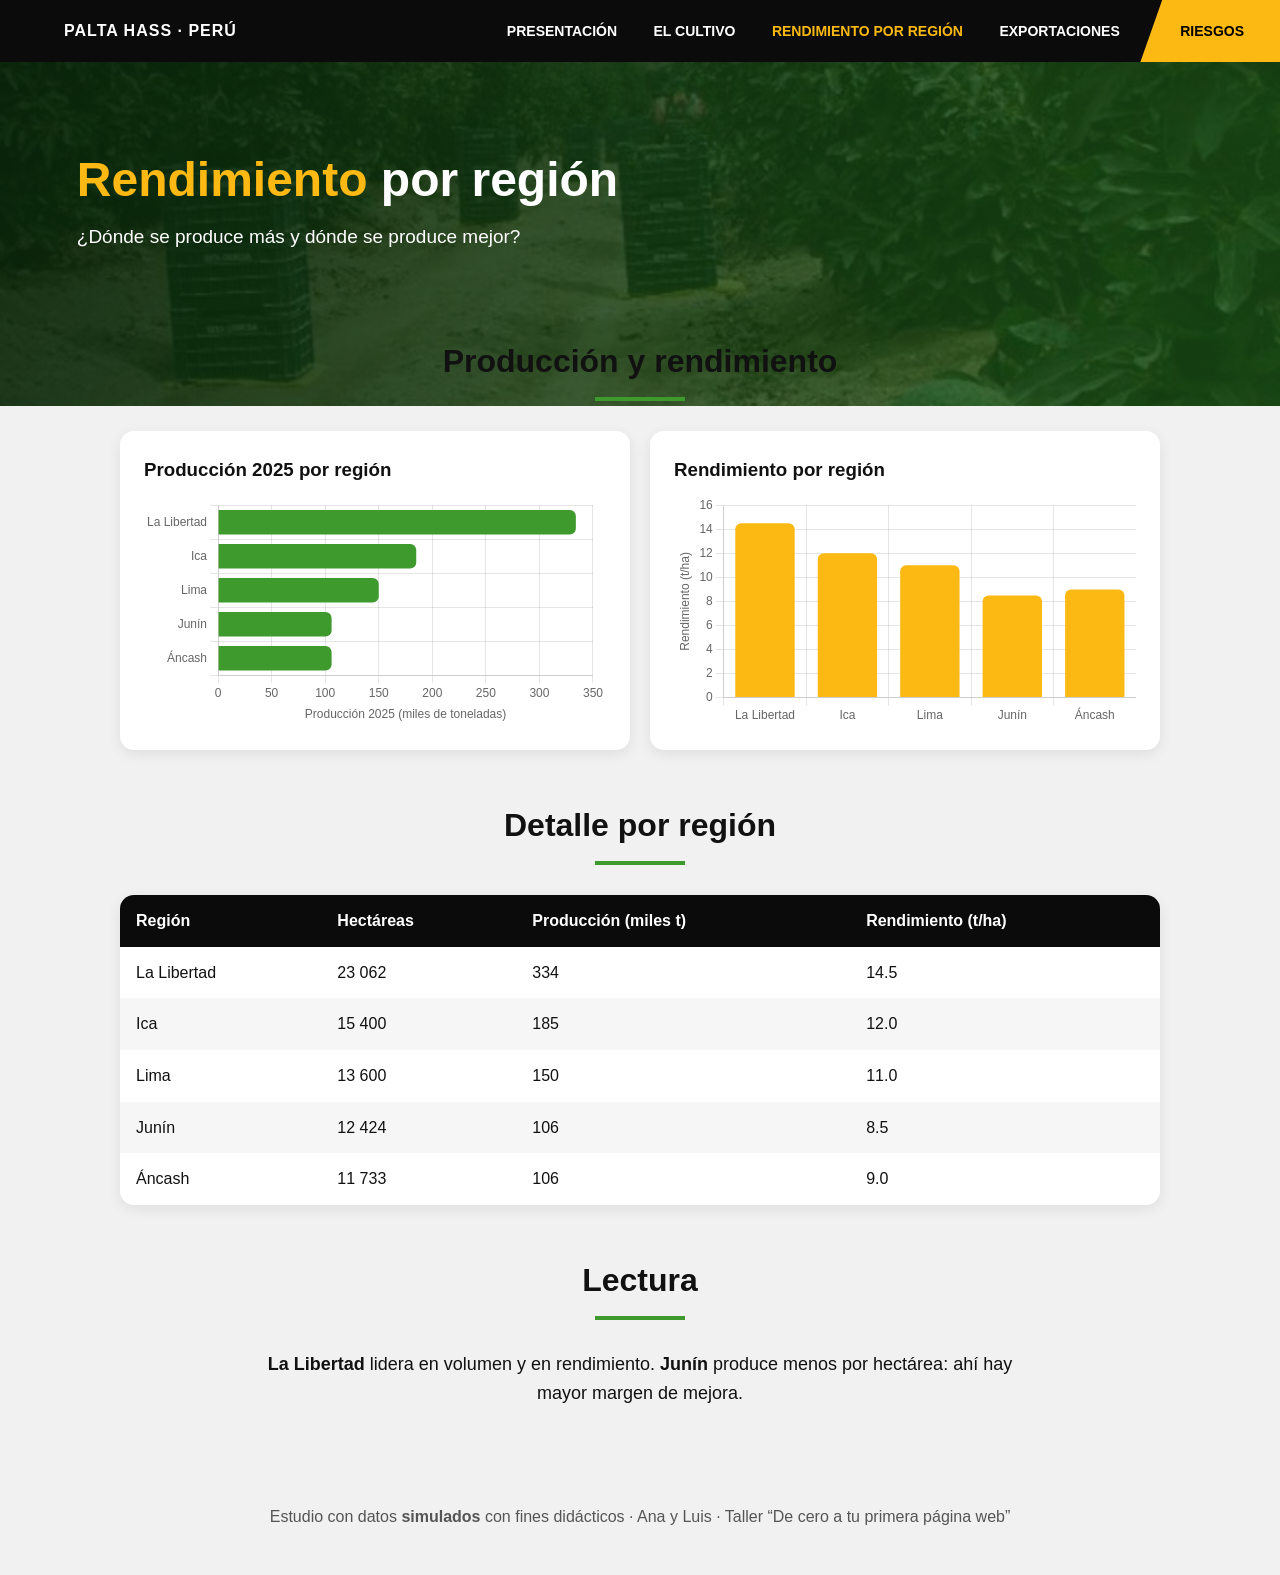
==== regiones.html @ 627a5b72 "mi primera pag web" ====
<!DOCTYPE html>
<html lang="es">
<head>
  <meta charset="UTF-8">
  <meta name="viewport" content="width=device-width, initial-scale=1.0">
  <title>Rendimiento por región · Palta Hass</title>
  <link rel="stylesheet" href="styles.css">
</head>
<body>
  <header>
    <nav>
      <strong>PALTA HASS · PERÚ</strong>
      <div>
        <a href="index.html">Presentación</a>
        <a href="cultivo.html">El cultivo</a>
        <a href="regiones.html" class="activo">Rendimiento por región</a>
        <a href="exportaciones.html">Exportaciones</a>
        <a href="riesgos.html" class="cta">Riesgos</a>
      </div>
    </nav>
    <div class="hero">
      <h1><span>Rendimiento</span> por región</h1>
      <p>¿Dónde se produce más y dónde se produce mejor?</p>
    </div>
  </header>
  <main>
    <section>
      <h2>Producción y rendimiento</h2>
      <div class="grid">
        <article class="card"><h3>Producción 2025 por región</h3><canvas id="c3"></canvas></article>
        <article class="card"><h3>Rendimiento por región</h3><canvas id="c4"></canvas></article>
      </div>
    </section>
    <section>
      <h2>Detalle por región</h2>
      <div class="tabla"><table><thead><tr><th>Región</th><th>Hectáreas</th><th>Producción (miles t)</th><th>Rendimiento (t/ha)</th></tr></thead><tbody><tr><td>La Libertad</td><td>23 062</td><td>334</td><td>14.5</td></tr><tr><td>Ica</td><td>15 400</td><td>185</td><td>12.0</td></tr><tr><td>Lima</td><td>13 600</td><td>150</td><td>11.0</td></tr><tr><td>Junín</td><td>12 424</td><td>106</td><td>8.5</td></tr><tr><td>Áncash</td><td>11 733</td><td>106</td><td>9.0</td></tr></tbody></table></div>
    </section>
    <section>
      <h2>Lectura</h2>
      <p class="centro"><strong>La Libertad</strong> lidera en volumen y en rendimiento. <strong>Junín</strong> produce menos por hectárea: ahí hay mayor margen de mejora.</p>
    </section>
  </main>
  <footer><p>Estudio con datos <strong>simulados</strong> con fines didácticos · Ana y Luis · Taller “De cero a tu primera página web”</p></footer>
  <script src="js/chart.umd.js"></script>
  <script src="script.js"></script>
</body>
</html>
---- styles.css ----
* { box-sizing: border-box; }
body { margin: 0; font-family: 'Segoe UI', Arial, sans-serif; line-height: 1.6; background: #F1F1F1; color: #111; }
header { background: #0B0B0B; }
nav { position: sticky; top: 0; z-index: 5; display: flex; flex-wrap: wrap; align-items: center; justify-content: space-between; gap: 8px 20px; padding: 0 0 0 5%; background: #0B0B0B; }
nav strong { color: white; letter-spacing: 1px; }
nav a { display: inline-block; color: white; text-decoration: none; font-weight: 700; text-transform: uppercase; font-size: 14px; padding: 20px 16px; }
nav a:hover, nav a.activo { color: #FDB913; }
nav a.cta { background: #FDB913; color: #000; padding-left: 40px; padding-right: 36px; clip-path: polygon(22px 0, 100% 0, 100% 100%, 0 100%); }
nav a.cta.activo { background: white; }
.hero { padding: 90px 6% 130px; color: white; background: linear-gradient(110deg, rgba(8, 36, 10, .92), rgba(30, 90, 25, .70)), url("img/portada.jpg") center / cover no-repeat; }
.hero.inicio { padding-top: 120px; padding-bottom: 150px; }
.hero h1 { font-size: 48px; line-height: 1.15; margin: 0 0 14px; max-width: 800px; }
.hero h1 span { color: #FDB913; }
.hero p { font-size: 19px; max-width: 640px; margin: 0 0 24px; }
.btn { display: inline-block; background: #0B0B0B; color: white; padding: 14px 30px; border-radius: 8px; font-weight: 800; text-decoration: none; }
main { max-width: 1080px; margin: -70px auto 0; padding: 0 20px; position: relative; }
section { margin-bottom: 50px; }
h2 { text-align: center; font-size: 32px; margin: 0 0 30px; }
h2::after { content: ''; display: block; width: 90px; height: 4px; background: #3F9A2E; margin: 10px auto 0; }
.franja { background: #1F2D1B; border-radius: 14px; padding: 30px; box-shadow: 0 10px 26px rgba(0, 0, 0, .25); }
.cifras { display: flex; flex-wrap: wrap; justify-content: space-around; gap: 20px; }
.cifra { display: flex; align-items: center; gap: 14px; color: white; }
.cifra b { font-size: 46px; line-height: 1; }
.cifra span { border-left: 3px solid #FDB913; padding-left: 12px; text-transform: uppercase; font-size: 14px; max-width: 150px; }
.grid { display: grid; grid-template-columns: repeat(2, 1fr); gap: 20px; }
.grid4 { display: grid; grid-template-columns: repeat(4, 1fr); gap: 16px; }
.card { background: white; padding: 24px; border-radius: 14px; box-shadow: 0 4px 14px rgba(0, 0, 0, .08); }
.card h3 { margin: 0 0 10px; }
.ficha { border-top: 6px solid #3F9A2E; }
.ficha:nth-child(2) { border-color: #FDB913; } .ficha:nth-child(3) { border-color: #0A96C8; } .ficha:nth-child(4) { border-color: #1F2D1B; }
.persona { text-align: center; }
.persona img { width: 130px; border-radius: 50%; }
.centro { text-align: center; max-width: 760px; margin: 0 auto; font-size: 18px; }
.tabla { overflow-x: auto; background: white; border-radius: 14px; box-shadow: 0 4px 14px rgba(0, 0, 0, .08); }
table { width: 100%; border-collapse: collapse; }
th { background: #0B0B0B; color: white; text-align: left; }
th, td { padding: 13px 16px; }
tbody tr:nth-child(even) { background: #F6F6F6; }
footer { text-align: center; padding: 30px; color: #555; }
@media (max-width: 800px) { .grid, .grid4 { grid-template-columns: 1fr 1fr; } .hero h1 { font-size: 32px; } nav a { padding: 12px 10px; } }
@media (max-width: 500px) { .grid, .grid4 { grid-template-columns: 1fr; } }
.objetivos { max-width: 760px; margin: 20px auto 0; font-size: 17px; }
.objetivos li { margin-bottom: 8px; }
.centro + .grid, .centro + .grid4 { margin-top: 24px; }
.hero.cultivo { background: linear-gradient(110deg, rgba(8, 36, 10, .85), rgba(30, 90, 25, .50)), url("img/palta-arbol.jpg") center / cover no-repeat; }
.hero.exportaciones { background: linear-gradient(110deg, rgba(8, 36, 10, .88), rgba(30, 90, 25, .60)), url("img/cajas.jpg") center 65% / cover no-repeat; }
.hero.riesgos { background: linear-gradient(110deg, rgba(8, 36, 10, .85), rgba(30, 90, 25, .50)), url("img/palta-arbol.jpg") center / cover no-repeat; }
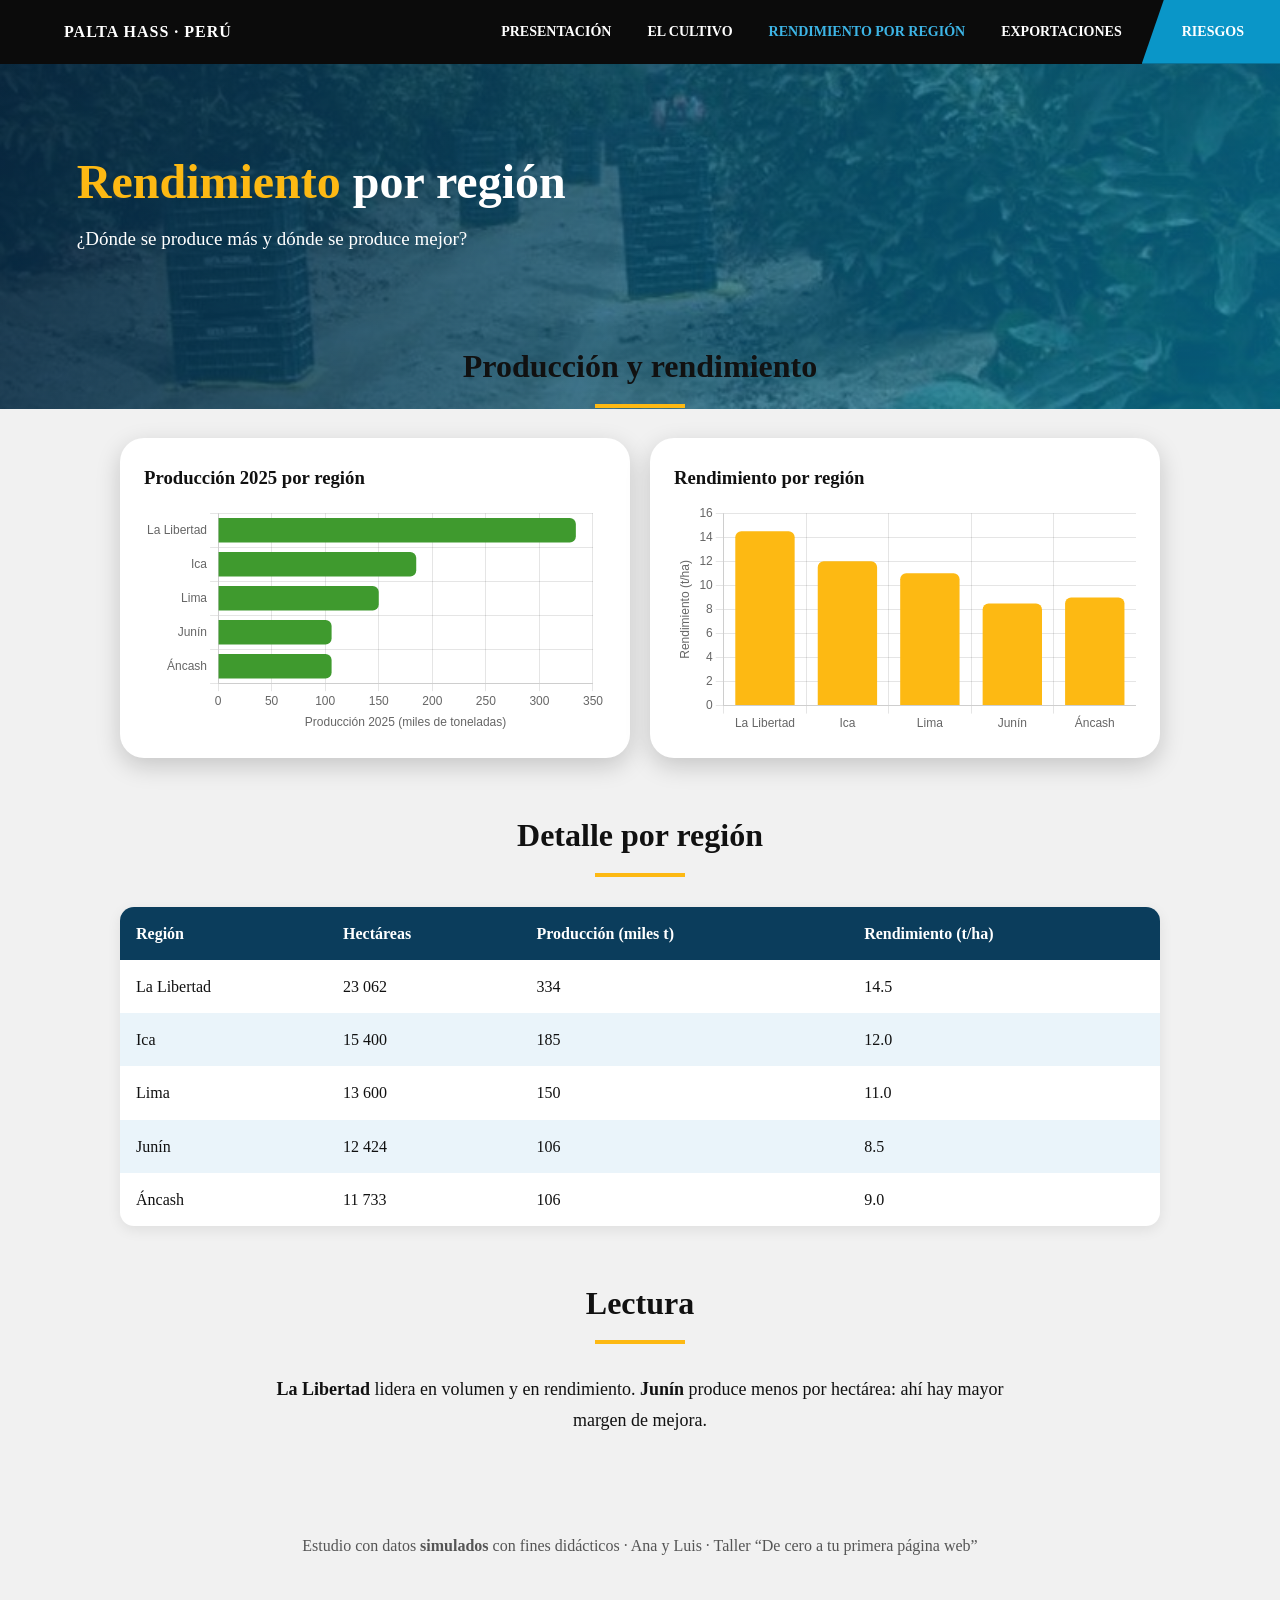
==== commit d86e4125: "Edito mis páginas y agrego mi estilo" ====
--- a/regiones.html
+++ b/regiones.html
@@ -5,6 +5,7 @@
   <meta name="viewport" content="width=device-width, initial-scale=1.0">
   <title>Rendimiento por región · Palta Hass</title>
   <link rel="stylesheet" href="styles.css">
+  <link rel="stylesheet" href="estilo-a.css">
 </head>
 <body>
   <header>
--- a/styles.css
+++ b/styles.css
@@ -27,7 +27,7 @@
 .card { background: white; padding: 24px; border-radius: 14px; box-shadow: 0 4px 14px rgba(0, 0, 0, .08); }
 .card h3 { margin: 0 0 10px; }
 .ficha { border-top: 6px solid #3F9A2E; }
-.ficha:nth-child(2) { border-color: #FDB913; } .ficha:nth-child(3) { border-color: #0A96C8; } .ficha:nth-child(4) { border-color: #1F2D1B; }
+.ficha:nth-child(2) { border-color: #e7ac23; } .ficha:nth-child(3) { border-color: #0A96C8; } .ficha:nth-child(4) { border-color: #1F2D1B; }
 .persona { text-align: center; }
 .persona img { width: 130px; border-radius: 50%; }
 .centro { text-align: center; max-width: 760px; margin: 0 auto; font-size: 18px; }
--- a/estilo-a.css
+++ b/estilo-a.css
@@ -0,0 +1,66 @@
+
+/* ---------- PERFIL A RETO 1: portada azul ----------
+   Ojo: la portada de regiones usa solo .hero, pero la de cultivo usa
+   .hero.cultivo (más específica). Por eso hay dos reglas.
+   Usamos background-image (no background) y repetimos url(...)
+   para conservar la foto; el tamaño y la posición vienen de styles.css. */
+.hero {
+  background-image:
+    linear-gradient(110deg, rgba(8, 40, 66, .92), rgba(10, 150, 200, .60)),
+    url("img/portada.jpg");
+}
+.hero.cultivo {
+  background-image:
+    linear-gradient(110deg, rgba(8, 40, 66, .88), rgba(10, 150, 200, .45)),
+    url("img/palta-arbol.jpg");
+}
+
+
+/* ---------- RETO 2: raya bajo los títulos ---------- */
+h2::after {
+  background: #FDB913;
+}
+
+
+/* ---------- RETO 3: tarjetas más redondas ---------- */
+.card {
+  border-radius: 24px;
+  box-shadow: 0 8px 24px rgba(0, 0, 0, .18);
+}
+
+/* Las 4 fichas de cultivo.html: cambiamos el color de la raya de arriba.
+   Usamos los mismos selectores que styles.css; como van después, ganan. */
+.ficha                { border-color: #0A96C8; }
+.ficha:nth-child(2)   { border-color: #FDB913; }
+.ficha:nth-child(3)   { border-color: #0B3D5C; }
+.ficha:nth-child(4)   { border-color: #3F9A2E; }
+
+
+/* ---------- RETO 4: color del menú ---------- */
+nav a:hover,
+nav a.activo {
+  color: #3DB5E6;
+}
+
+/* El botón diagonal del menú también cambia de color */
+nav a.cta         { background: #0A96C8; color: #fff; }
+nav a.cta:hover   { background: #fff;    color: #000; }
+nav a.cta.activo  { background: #fff;    color: #000; }
+
+
+/* ---------- RETO 5: otra tipografía ---------- */
+body {
+  font-family: Georgia, 'Times New Roman', serif;
+  line-height: 1.7;
+}
+
+
+/* ---------- EXTRA: tablas (regiones.html) ---------- */
+th {
+  background: #0B3D5C;
+}
+tbody tr:nth-child(even) {
+  background: #EAF4FA;
+}
+
+
